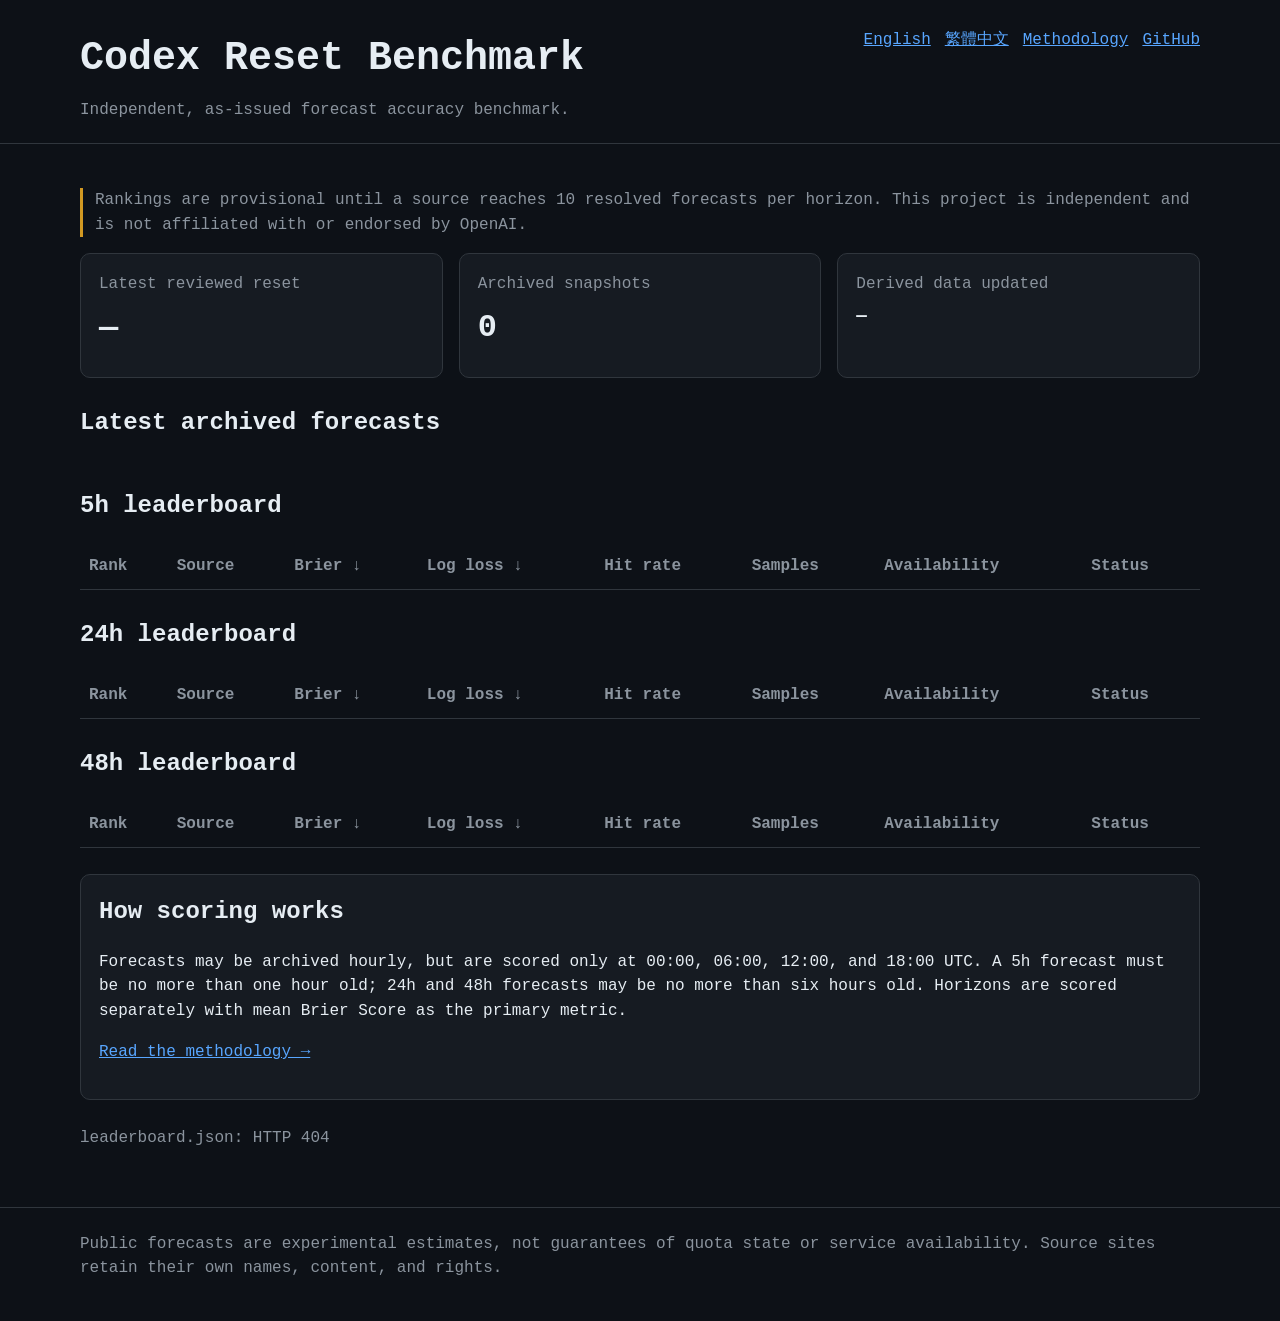
==== docs/index.html @ 3dbd2f67 "feat(site): [ChatGPT] 新增英文 GitHub Pages 首頁" ====
<!doctype html>
<html lang="en">
<head><meta charset="utf-8"><meta name="viewport" content="width=device-width,initial-scale=1"><meta name="description" content="Independent benchmark for Codex reset forecast accuracy."><title>Codex Reset Benchmark</title><link rel="stylesheet" href="assets/style.css"></head>
<body data-data-base="generated" data-live-data-base="https://raw.githubusercontent.com/AghDoo/codex-reset-benchmark/main/docs/generated" data-locale="en">
<header><div class="container top"><div><h1>Codex Reset Benchmark</h1><div class="subtitle">Independent, as-issued forecast accuracy benchmark.</div></div><nav><a href="./">English</a><a href="zh-TW/">繁體中文</a><a href="methodology/">Methodology</a><a href="https://github.com/AghDoo/codex-reset-benchmark">GitHub</a></nav></div></header>
<main class="container">
<p class="notice">Rankings are provisional until a source reaches 10 resolved forecasts per horizon. This project is independent and is not affiliated with or endorsed by OpenAI.</p>
<section class="grid"><div class="card"><div class="muted">Latest reviewed reset</div><div id="latest-reset" class="metric">—</div></div><div class="card"><div class="muted">Archived snapshots</div><div id="snapshot-count" class="metric">0</div></div><div class="card"><div class="muted">Derived data updated</div><div id="updated-at" class="metric" style="font-size:1.1rem">—</div></div></section>
<section><h2>Latest archived forecasts</h2><div id="latest-sources" class="grid"></div></section>
<section><h2>5h leaderboard</h2><div class="table-wrap"><table><thead><tr><th>Rank</th><th>Source</th><th>Brier ↓</th><th>Log loss ↓</th><th>Hit rate</th><th>Samples</th><th>Availability</th><th>Status</th></tr></thead><tbody id="ranking-5h"></tbody></table></div></section>
<section><h2>24h leaderboard</h2><div class="table-wrap"><table><thead><tr><th>Rank</th><th>Source</th><th>Brier ↓</th><th>Log loss ↓</th><th>Hit rate</th><th>Samples</th><th>Availability</th><th>Status</th></tr></thead><tbody id="ranking-24h"></tbody></table></div></section>
<section><h2>48h leaderboard</h2><div class="table-wrap"><table><thead><tr><th>Rank</th><th>Source</th><th>Brier ↓</th><th>Log loss ↓</th><th>Hit rate</th><th>Samples</th><th>Availability</th><th>Status</th></tr></thead><tbody id="ranking-48h"></tbody></table></div></section>
<section class="card"><h2>How scoring works</h2><p>Forecasts may be archived hourly, but are scored only at 00:00, 06:00, 12:00, and 18:00 UTC. A 5h forecast must be no more than one hour old; 24h and 48h forecasts may be no more than six hours old. Horizons are scored separately with mean Brier Score as the primary metric.</p><p><a href="methodology/">Read the methodology →</a></p></section>
<div id="load-error" class="muted"></div></main>
<footer><div class="container">Public forecasts are experimental estimates, not guarantees of quota state or service availability. Source sites retain their own names, content, and rights.</div></footer><script src="assets/app.js"></script></body></html>
---- docs/assets/style.css ----
:root {
  color-scheme: light dark;
  --bg: #0d1117;
  --panel: #161b22;
  --text: #e6edf3;
  --muted: #8b949e;
  --border: #30363d;
  --accent: #58a6ff;
  --good: #3fb950;
  --warn: #d29922;
}
* { box-sizing: border-box; }
body {
  margin: 0;
  font-family: ui-monospace, SFMono-Regular, Menlo, Monaco, Consolas, "Liberation Mono", monospace;
  background: var(--bg);
  color: var(--text);
  line-height: 1.55;
}
a { color: var(--accent); }
.container { width: min(1120px, calc(100% - 32px)); margin: 0 auto; }
header { border-bottom: 1px solid var(--border); padding: 28px 0 20px; }
header .top { display: flex; gap: 18px; justify-content: space-between; align-items: flex-start; flex-wrap: wrap; }
h1 { margin: 0 0 8px; font-size: clamp(1.7rem, 4vw, 2.5rem); }
h2 { margin-top: 0; }
.subtitle, .muted { color: var(--muted); }
nav { display: flex; gap: 14px; flex-wrap: wrap; }
main { padding: 28px 0 56px; }
.grid { display: grid; grid-template-columns: repeat(auto-fit, minmax(260px, 1fr)); gap: 16px; }
.card { background: var(--panel); border: 1px solid var(--border); border-radius: 10px; padding: 18px; }
.metric { font-size: 2rem; font-weight: 700; margin: 6px 0; }
.badge { display: inline-block; border: 1px solid var(--border); border-radius: 999px; padding: 2px 8px; color: var(--muted); font-size: .8rem; }
.badge.good { color: var(--good); }
.badge.warn { color: var(--warn); }
table { width: 100%; border-collapse: collapse; min-width: 720px; }
th, td { padding: 10px 9px; border-bottom: 1px solid var(--border); text-align: left; }
th { color: var(--muted); font-weight: 600; }
.table-wrap { overflow-x: auto; }
section { margin: 0 0 26px; }
footer { border-top: 1px solid var(--border); padding: 24px 0 40px; color: var(--muted); }
code { background: rgba(110,118,129,.18); padding: .1em .3em; border-radius: 4px; }
.notice { border-left: 3px solid var(--warn); padding-left: 12px; color: var(--muted); }
.source-row { display: flex; align-items: center; justify-content: space-between; gap: 12px; }
.small { font-size: .875rem; }
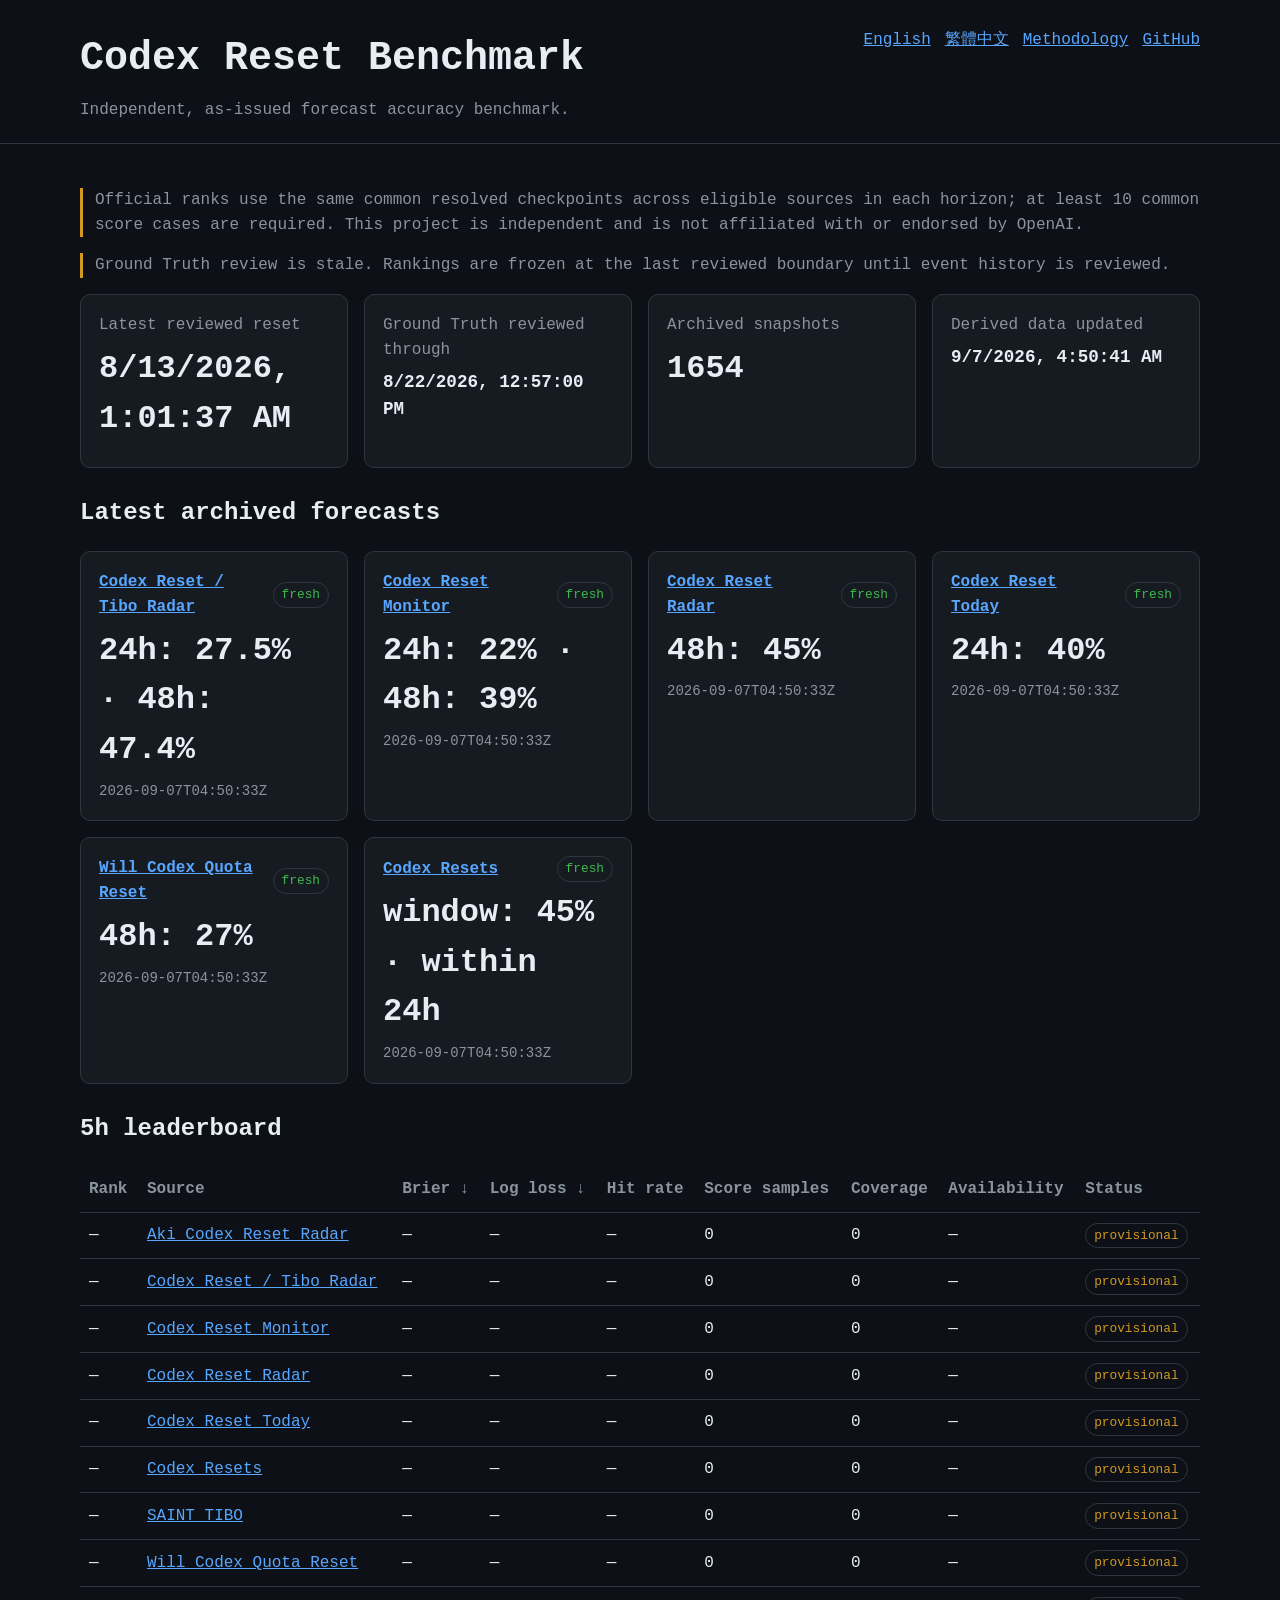
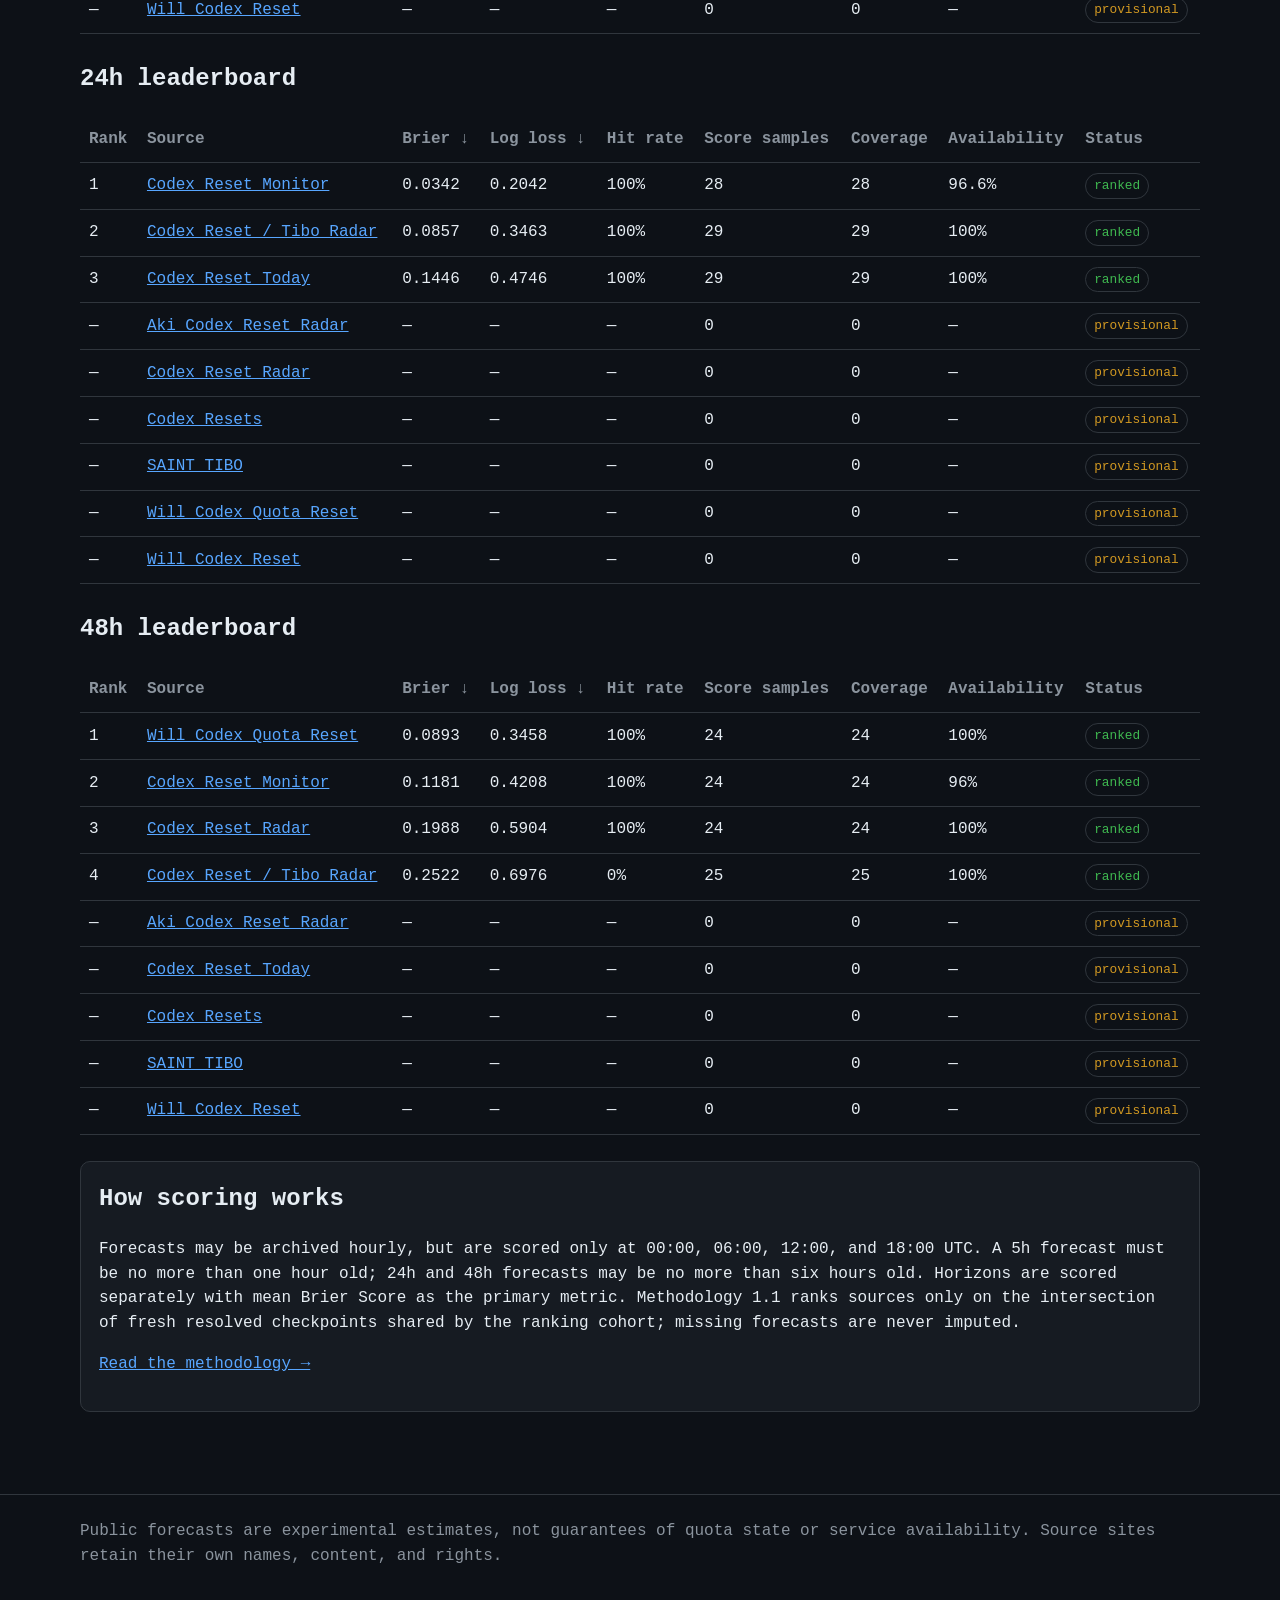
==== commit c6a7641b: "fix(site): [ChatGPT] 顯示共同案例與 Ground Truth 審核狀態" ====
--- a/docs/index.html
+++ b/docs/index.html
@@ -2,14 +2,14 @@
 <html lang="en">
 <head><meta charset="utf-8"><meta name="viewport" content="width=device-width,initial-scale=1"><meta name="description" content="Independent benchmark for Codex reset forecast accuracy."><title>Codex Reset Benchmark</title><link rel="stylesheet" href="assets/style.css"></head>
 <body data-data-base="generated" data-live-data-base="https://raw.githubusercontent.com/AghDoo/codex-reset-benchmark/main/docs/generated" data-locale="en">
-<header><div class="container top"><div><h1>Codex Reset Benchmark</h1><div class="subtitle">Independent, as-issued forecast accuracy benchmark.</div></div><nav><a href="./">English</a><a href="zh-TW/">繁體中文</a><a href="methodology/">Methodology</a><a href="https://github.com/AghDoo/codex-reset-benchmark">GitHub</a></nav></div></header>
+<header><div class="container top"><div><h1>Codex Reset Benchmark</h1><div class="subtitle">Independent, as-issued forecast accuracy benchmark.</div></div><nav><a href="./">English</a><a href="zh/">繁體中文</a><a href="methodology/">Methodology</a><a href="https://github.com/AghDoo/codex-reset-benchmark">GitHub</a></nav></div></header>
 <main class="container">
-<p class="notice">Rankings are provisional until a source reaches 10 resolved forecasts per horizon. This project is independent and is not affiliated with or endorsed by OpenAI.</p>
-<section class="grid"><div class="card"><div class="muted">Latest reviewed reset</div><div id="latest-reset" class="metric">—</div></div><div class="card"><div class="muted">Archived snapshots</div><div id="snapshot-count" class="metric">0</div></div><div class="card"><div class="muted">Derived data updated</div><div id="updated-at" class="metric" style="font-size:1.1rem">—</div></div></section>
+<p class="notice">Official ranks use the same common resolved checkpoints across eligible sources in each horizon; at least 10 common score cases are required. This project is independent and is not affiliated with or endorsed by OpenAI.</p><p id="ground-truth-warning" class="notice" hidden></p>
+<section class="grid"><div class="card"><div class="muted">Latest reviewed reset</div><div id="latest-reset" class="metric">—</div></div><div class="card"><div class="muted">Ground Truth reviewed through</div><div id="ground-truth-reviewed" class="metric" style="font-size:1.1rem">—</div></div><div class="card"><div class="muted">Archived snapshots</div><div id="snapshot-count" class="metric">0</div></div><div class="card"><div class="muted">Derived data updated</div><div id="updated-at" class="metric" style="font-size:1.1rem">—</div></div></section>
 <section><h2>Latest archived forecasts</h2><div id="latest-sources" class="grid"></div></section>
-<section><h2>5h leaderboard</h2><div class="table-wrap"><table><thead><tr><th>Rank</th><th>Source</th><th>Brier ↓</th><th>Log loss ↓</th><th>Hit rate</th><th>Samples</th><th>Availability</th><th>Status</th></tr></thead><tbody id="ranking-5h"></tbody></table></div></section>
-<section><h2>24h leaderboard</h2><div class="table-wrap"><table><thead><tr><th>Rank</th><th>Source</th><th>Brier ↓</th><th>Log loss ↓</th><th>Hit rate</th><th>Samples</th><th>Availability</th><th>Status</th></tr></thead><tbody id="ranking-24h"></tbody></table></div></section>
-<section><h2>48h leaderboard</h2><div class="table-wrap"><table><thead><tr><th>Rank</th><th>Source</th><th>Brier ↓</th><th>Log loss ↓</th><th>Hit rate</th><th>Samples</th><th>Availability</th><th>Status</th></tr></thead><tbody id="ranking-48h"></tbody></table></div></section>
-<section class="card"><h2>How scoring works</h2><p>Forecasts may be archived hourly, but are scored only at 00:00, 06:00, 12:00, and 18:00 UTC. A 5h forecast must be no more than one hour old; 24h and 48h forecasts may be no more than six hours old. Horizons are scored separately with mean Brier Score as the primary metric.</p><p><a href="methodology/">Read the methodology →</a></p></section>
+<section><h2>5h leaderboard</h2><div class="table-wrap"><table><thead><tr><th>Rank</th><th>Source</th><th>Brier ↓</th><th>Log loss ↓</th><th>Hit rate</th><th>Score samples</th><th>Coverage</th><th>Availability</th><th>Status</th></tr></thead><tbody id="ranking-5h"></tbody></table></div></section>
+<section><h2>24h leaderboard</h2><div class="table-wrap"><table><thead><tr><th>Rank</th><th>Source</th><th>Brier ↓</th><th>Log loss ↓</th><th>Hit rate</th><th>Score samples</th><th>Coverage</th><th>Availability</th><th>Status</th></tr></thead><tbody id="ranking-24h"></tbody></table></div></section>
+<section><h2>48h leaderboard</h2><div class="table-wrap"><table><thead><tr><th>Rank</th><th>Source</th><th>Brier ↓</th><th>Log loss ↓</th><th>Hit rate</th><th>Score samples</th><th>Coverage</th><th>Availability</th><th>Status</th></tr></thead><tbody id="ranking-48h"></tbody></table></div></section>
+<section class="card"><h2>How scoring works</h2><p>Forecasts may be archived hourly, but are scored only at 00:00, 06:00, 12:00, and 18:00 UTC. A 5h forecast must be no more than one hour old; 24h and 48h forecasts may be no more than six hours old. Horizons are scored separately with mean Brier Score as the primary metric. Methodology 1.1 ranks sources only on the intersection of fresh resolved checkpoints shared by the ranking cohort; missing forecasts are never imputed.</p><p><a href="methodology/">Read the methodology →</a></p></section>
 <div id="load-error" class="muted"></div></main>
 <footer><div class="container">Public forecasts are experimental estimates, not guarantees of quota state or service availability. Source sites retain their own names, content, and rights.</div></footer><script src="assets/app.js"></script></body></html>
